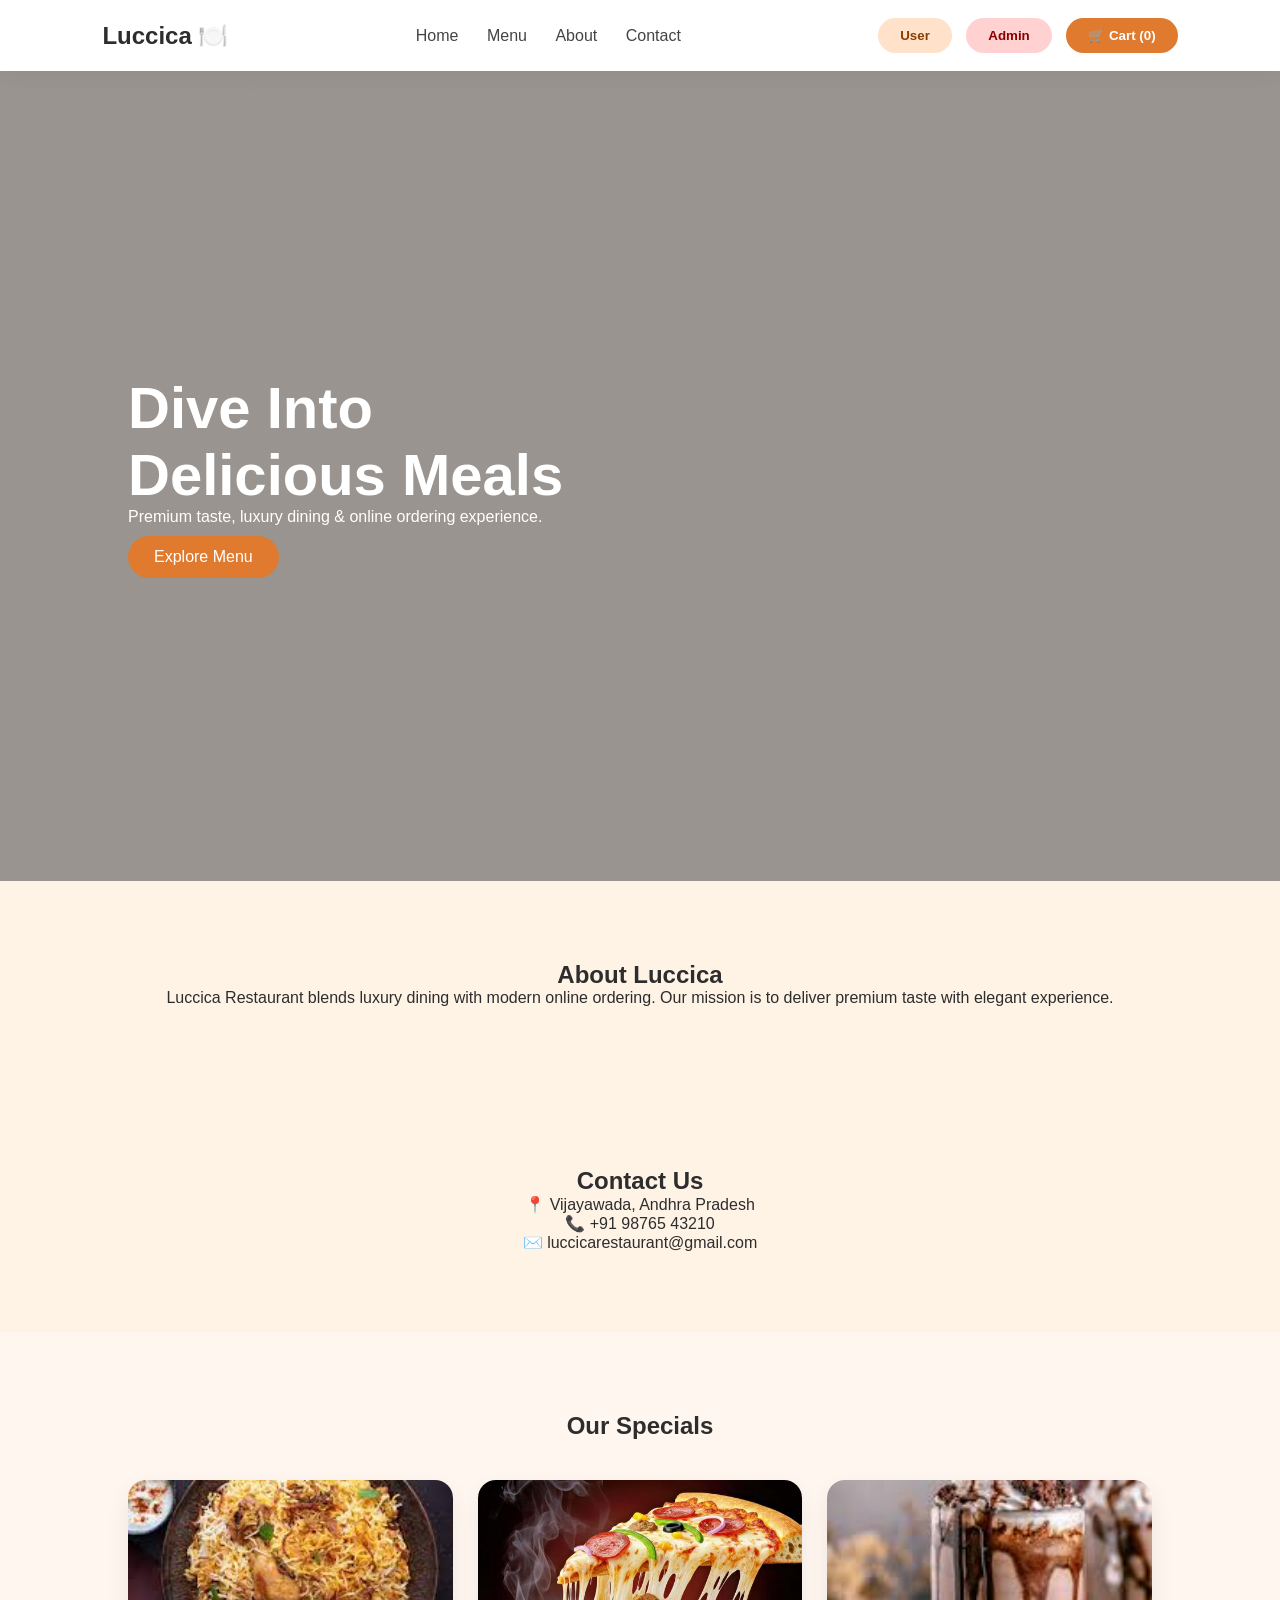
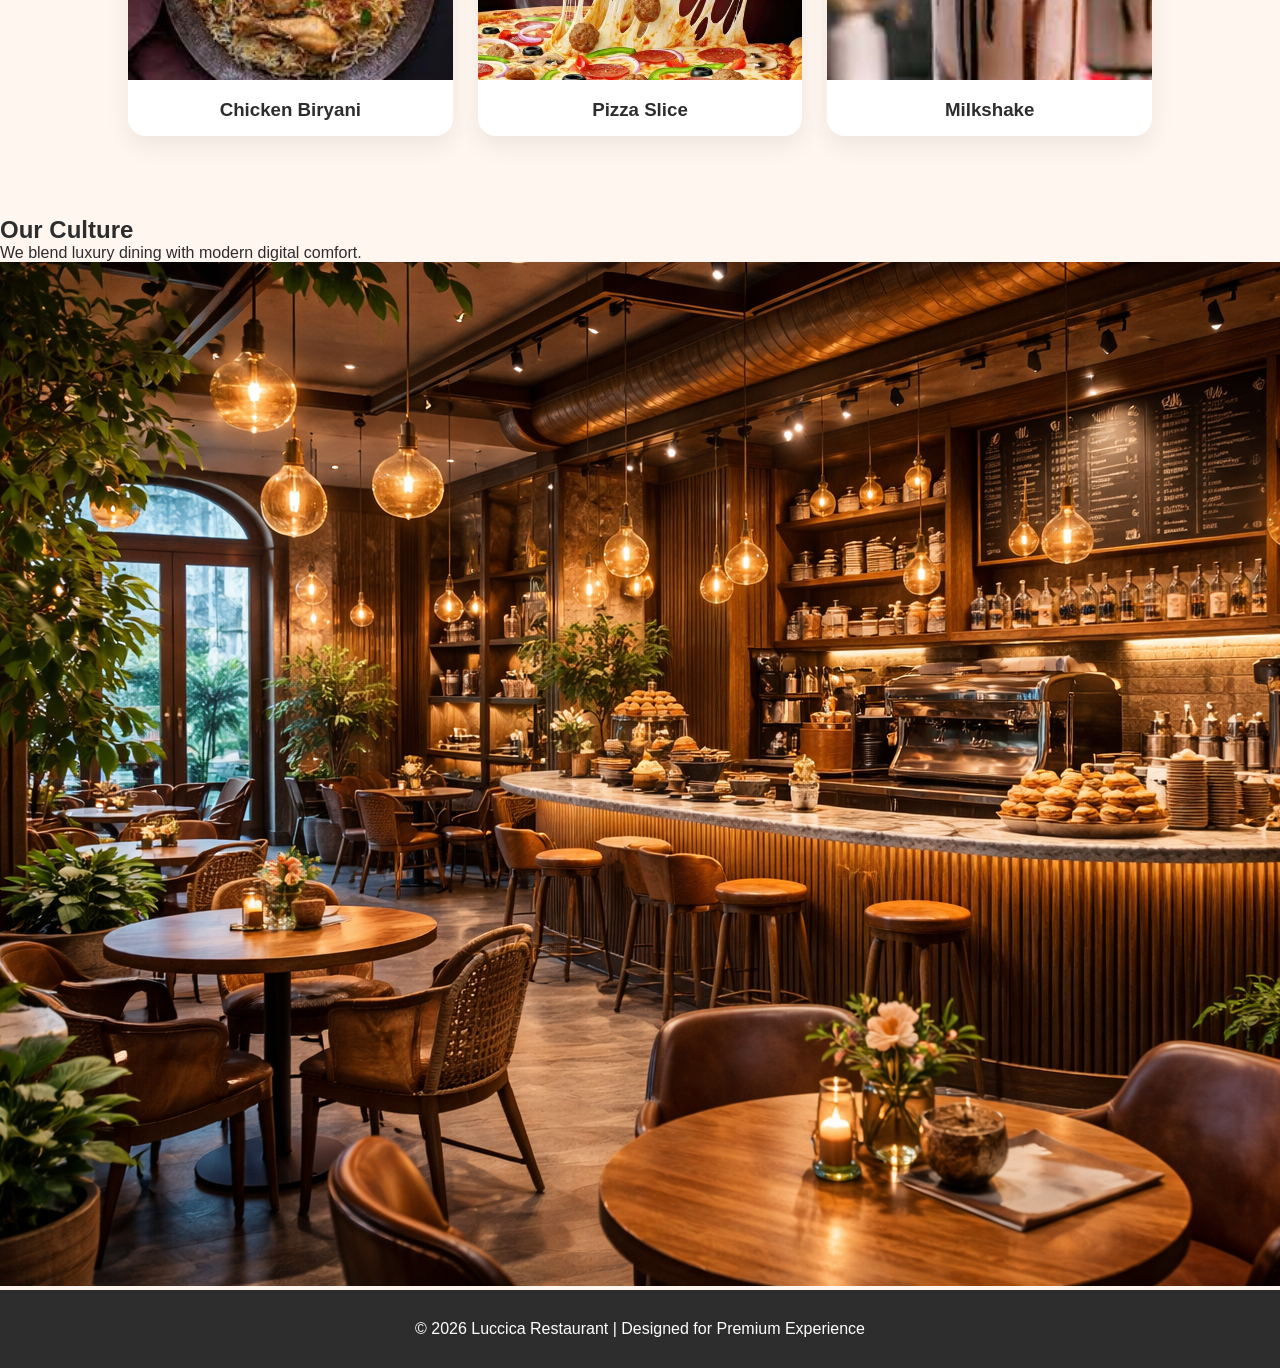
==== index.html @ de9fc1cb "restaurant" ====
<!DOCTYPE html>
<html lang="en">
<head>
  <meta charset="UTF-8" />
  <title>Luccica Restaurant</title>
  <link rel="stylesheet" href="css/style.css" />
  <script defer src="js/app.js"></script>
</head>
<body>

<header class="topbar">
  <div class="logo">Luccica 🍽️</div>

  <nav>
    <a href="index.html">Home</a>
    <a href="menu.html">Menu</a>
    <a href="#about">About</a>
    <a href="#contact">Contact</a>
  </nav>

  <div class="top-actions">
    <button class="btn user-btn" onclick="window.location.href='user-login.html'">User</button>
    <button class="btn admin-btn" onclick="window.location.href='admin-login.html'">Admin</button>
    <button class="btn cart-btn" onclick="openCart()">🛒 Cart (<span id="cartCount">0</span>)</button>
  </div>
</header>


<section class="hero">
  <div class="hero-text">
    <h1>Dive Into Delicious Meals</h1>
    <p>Premium taste, luxury dining & online ordering experience.</p>
    <a href="menu.html" class="main-btn">Explore Menu</a>
  </div>
</section>

<section id="about" class="info-section">
  <h2>About Luccica</h2>
  <p>
    Luccica Restaurant blends luxury dining with modern online ordering.
    Our mission is to deliver premium taste with elegant experience.
  </p>
</section>

<section id="contact" class="info-section">
  <h2>Contact Us</h2>
  <p>📍 Vijayawada, Andhra Pradesh</p>
  <p>📞 +91 98765 43210</p>
  <p>✉️ luccicarestaurant@gmail.com</p>
</section>


<section class="highlight">
  <h2>Our Specials</h2>
  <div class="card-grid">
    <div class="food-card"><img src="assets/food1.jpg"><h3>Chicken Biryani</h3></div>
    <div class="food-card"><img src="assets/food2.jpg"><h3>Pizza Slice</h3></div>
    <div class="food-card"><img src="assets/food3.jpg"><h3>Milkshake</h3></div>
  </div>
</section>

<section class="culture">
  <h2>Our Culture</h2>
  <p>We blend luxury dining with modern digital comfort.</p>
  <img src="assets/culture1.jpg" class="culture-img">
</section>

<footer>
  <p>© 2026 Luccica Restaurant | Designed for Premium Experience</p>
</footer>
<!-- USER POPUP -->
<div id="userPopup" class="popup">
  <div class="popup-box">
    <h2>User Panel</h2>
    <p>Login / Register UI (Frontend)</p>
    <button onclick="closePopup()">Close</button>
  </div>
</div>

<!-- ADMIN POPUP -->
<div id="adminPopup" class="popup">
  <div class="popup-box">
    <h2>Admin Panel</h2>
    <p>Upload menu, manage orders (UI only)</p>
    <button onclick="closePopup()">Close</button>
  </div>
</div>

<!-- CART POPUP -->
<div id="cartPopup" class="popup">
  <div class="popup-box">
    <h2>🛒 Your Cart</h2>
    <ul id="cartItems"></ul>
    <h3 id="cartTotal"></h3>
    <button class="btn cart-btn" onclick="document.getElementById('cartPopup').style.display='none'">
      Close
    </button>
  </div>
</div>
<script src="js/app.js"></script>

</body>
</html>
---- css/style.css ----
* {
  margin: 0;
  padding: 0;
  font-family: "Poppins", sans-serif;
  box-sizing: border-box;
}

body {
  background: #fff7ef;
  color: #2d2d2d;
}

/* ---------- TOP BAR ---------- */
.topbar {
  display: flex;
  justify-content: space-between;
  align-items: center;
  padding: 18px 8%;
  background: #fff;
  position: sticky;
  top: 0;
  box-shadow: 0 4px 20px rgba(0,0,0,0.05);
  z-index: 10;
}

.logo {
  font-size: 24px;
  font-weight: 700;
}

nav a {
  margin: 0 12px;
  text-decoration: none;
  color: #444;
}

nav a.active {
  color: #e07a2f;
}

.top-actions button {
  margin-left: 10px;
}

/* ---------- HERO ---------- */
.hero {
  height: 90vh;
  background: linear-gradient(rgba(0,0,0,.4),rgba(0,0,0,.4)), url("../assets/hero.jpg") center/cover;
  display: flex;
  align-items: center;
  padding-left: 10%;
  color: white;
}

.hero-text h1 {
  font-size: 58px;
  max-width: 500px;
}

.main-btn {
  display: inline-block;
  margin-top: 20px;
  background: #e07a2f;
  padding: 12px 26px;
  color: white;
  border-radius: 30px;
  text-decoration: none;
}

/* ---------- CARDS ---------- */
.highlight {
  padding: 80px 10%;
  text-align: center;
}

.card-grid {
  margin-top: 40px;
  display: grid;
  grid-template-columns: repeat(auto-fit, minmax(220px,1fr));
  gap: 25px;
}

.food-card {
  background: white;
  border-radius: 18px;
  overflow: hidden;
  box-shadow: 0 10px 25px rgba(0,0,0,0.07);
  transition: 0.3s;
}

.food-card:hover {
  transform: translateY(-8px);
}

.food-card img {
  width: 100%;
  height: 200px;
  object-fit: cover;
}

.food-card h3 {
  padding: 15px;
}

/* ---------- MENU ---------- */
.menu-section {
  padding: 80px 10%;
  text-align: center;
}

.menu-tabs button {
  margin: 10px;
  padding: 10px 22px;
  border-radius: 30px;
  border: none;
  background: #ffe2c9;
  cursor: pointer;
}

.menu-grid {
  margin-top: 40px;
  display: grid;
  grid-template-columns: repeat(auto-fit, minmax(240px,1fr));
  gap: 25px;
}

.menu-card {
  background: white;
  border-radius: 20px;
  padding: 15px;
  box-shadow: 0 10px 22px rgba(0,0,0,0.07);
}

/* ---------- FOOTER ---------- */
footer {
  padding: 30px;
  text-align: center;
  background: #2d2d2d;
  color: white;
}

.info-section {
  padding: 80px 10%;
  text-align: center;
  background: #fff3e6;
}

.popup {
  position: fixed;
  top: 0; left: 0;
  width: 100%; height: 100%;
  background: rgba(0,0,0,0.6);
  display: none;
  justify-content: center;
  align-items: center;
  z-index: 999;
}

.popup-box {
  background: white;
  padding: 30px;
  border-radius: 16px;
  width: 320px;
  text-align: center;
}

.popup-box button {
  margin-top: 15px;
  padding: 8px 20px;
  border: none;
  background: #e07a2f;
  color: white;
  border-radius: 20px;
  cursor: pointer;
}

.login-body{
  background:#fff3e6;
  display:flex;
  justify-content:center;
  align-items:center;
  height:100vh;
}

.login-box{
  background:white;
  padding:30px;
  border-radius:20px;
  width:280px;
  text-align:center;
  box-shadow:0 10px 25px rgba(0,0,0,0.2);
}

.login-box input{
  width:90%;
  margin:10px;
  padding:10px;
}

.login-box button{
  padding:10px 20px;
  border:none;
  background:#e07a2f;
  color:white;
  border-radius:20px;
}

.admin-box{
  display:flex;
  justify-content:center;
  gap:10px;
  margin:30px;
}

.btn {
  padding: 10px 22px;
  border-radius: 25px;
  border: none;
  cursor: pointer;
  font-weight: 600;
  transition: 0.3s;
}

.user-btn {
  background: #ffe2c9;
  color: #8a3d00;
}

.admin-btn {
  background: #ffd1d1;
  color: #8a0000;
}

.cart-btn {
  background: #e07a2f;
  color: white;
}

.main-btn {
  background: #e07a2f;
  color: white;
  margin-top: 10px;
}

.btn:hover {
  transform: translateY(-2px);
  box-shadow: 0 8px 18px rgba(0,0,0,0.2);
}

.menu-tabs button {
  padding: 10px 22px;
  border-radius: 30px;
  border: none;
  background: #ffe2c9;
  font-weight: 600;
  cursor: pointer;
}

/* ===== ANIMATIONS & PREMIUM EFFECTS ===== */

html { scroll-behavior: smooth; }

@keyframes fadeUp {
  from { opacity: 0; transform: translateY(40px); }
  to { opacity: 1; transform: translateY(0); }
}

.hero-text, .highlight, .menu-section, .info-section {
  animation: fadeUp 1s ease forwards;
}

.menu-card, .food-card {
  transition: transform 0.4s ease, box-shadow 0.4s ease;
}

.menu-card:hover, .food-card:hover {
  transform: translateY(-10px) scale(1.02);
  box-shadow: 0 20px 35px rgba(0,0,0,0.15);
}

/* Buttons */
.btn, .menu-tabs button {
  transition: all 0.3s ease;
}

.btn:hover, .menu-tabs button:hover {
  background: linear-gradient(135deg, #ff9a3c, #e36414);
  color: white;
  transform: scale(1.07);
}

/* CART POPUP ANIMATION */
.popup {
  animation: fadeBg 0.3s ease;
}

@keyframes fadeBg {
  from { background: rgba(0,0,0,0); }
  to { background: rgba(0,0,0,0.6); }
}

.popup-box {
  animation: popUp 0.4s ease;
}

@keyframes popUp {
  from { transform: scale(0.7); opacity: 0; }
  to { transform: scale(1); opacity: 1; }
}

/* ACTIVE TAB */
.menu-tabs button.active {
  background: linear-gradient(135deg,#ff9a3c,#e36414);
  color: white;
}

/* ===== MENU LAYOUT FIX ===== */

.menu-section {
  padding: 80px 8%;
  text-align: center;
}

.menu-title {
  font-size: 42px;
  margin-bottom: 20px;
}

.menu-tabs {
  display: flex;
  justify-content: center;
  flex-wrap: wrap;
  gap: 12px;
  margin-bottom: 40px;
}

.menu-grid {
  display: grid;
  grid-template-columns: repeat(auto-fit, minmax(220px, 1fr));
  gap: 25px;
}

/* ===== MENU CARDS ===== */

.menu-card {
  background: white;
  border-radius: 18px;
  padding: 18px;
  box-shadow: 0 10px 25px rgba(0,0,0,0.08);
  display: flex;
  flex-direction: column;
  justify-content: space-between;
  animation: fadeUp 0.6s ease;
}

.menu-card h3 {
  margin-bottom: 10px;
}

/* ===== RESPONSIVE FIX ===== */

@media (max-width: 768px) {
  .hero-text h1 { font-size: 38px; }
  .menu-title { font-size: 30px; }
  .topbar { flex-wrap: wrap; gap: 12px; }
  nav { width: 100%; text-align: center; }
}

@media (max-width: 480px) {
  .hero { height: 70vh; padding: 20px; }
  .menu-tabs button { width: 100%; }
}
.rating {
  font-weight: 600;
  color: #e07a2f;
}

.menu-card textarea {
  width: 100%;
  height: 55px;
  margin: 10px 0;
  padding: 8px;
  border-radius: 8px;
}
.rating { color:#e07a2f; font-weight:600; }
.menu-card textarea { width:100%; height:50px; margin:8px 0; }
#cartItems button { margin:0 4px; }
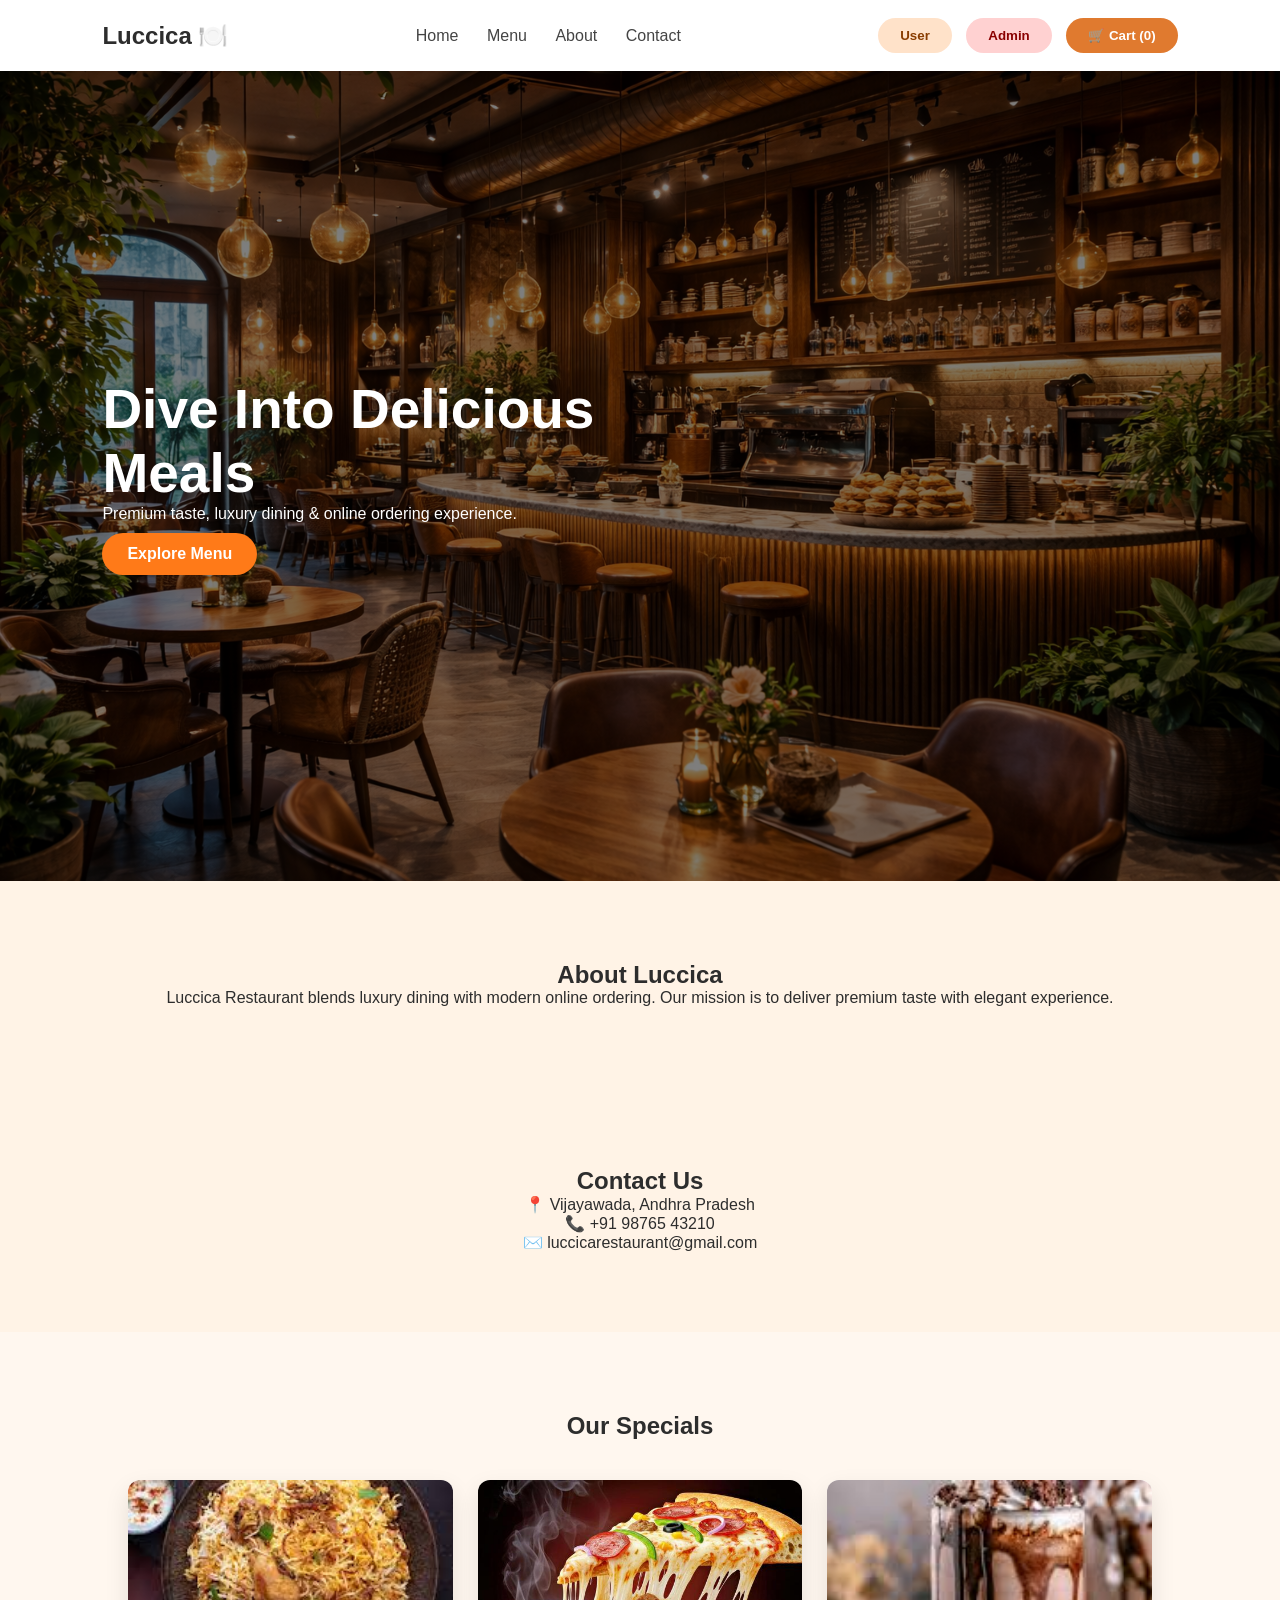
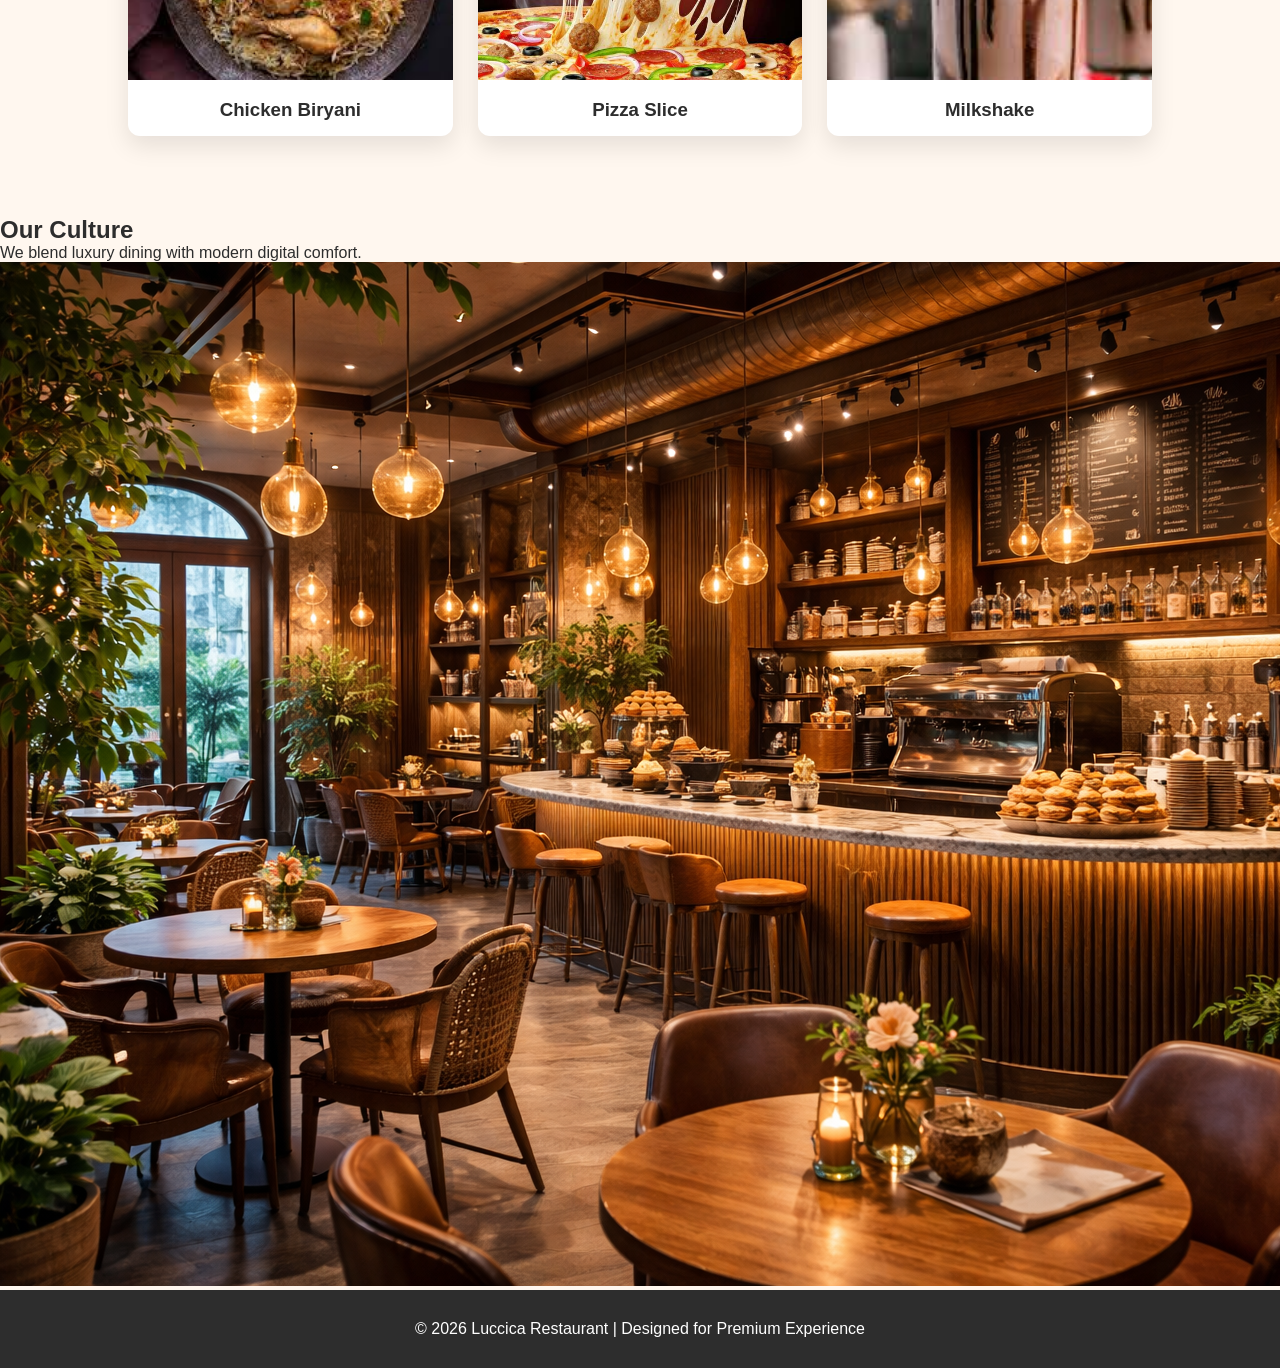
==== commit c5013145: "restaurent" ====
--- a/index.html
+++ b/index.html
@@ -27,6 +27,8 @@
 
 
 <section class="hero">
+  <div class="hero-overlay"></div>
+
   <div class="hero-text">
     <h1>Dive Into Delicious Meals</h1>
     <p>Premium taste, luxury dining & online ordering experience.</p>
--- a/css/style.css
+++ b/css/style.css
@@ -385,3 +385,76 @@
 .rating { color:#e07a2f; font-weight:600; }
 .menu-card textarea { width:100%; height:50px; margin:8px 0; }
 #cartItems button { margin:0 4px; }
+
+/* HERO SECTION */
+
+.hero{
+  height:90vh;
+  background:url('../assets/culture1.jpg') center/cover no-repeat;
+  display:flex;
+  align-items:center;
+  padding-left:8%;
+  position:relative;
+}
+
+.hero-overlay{
+  position:absolute;
+  inset:0;
+  background:rgba(0,0,0,0.5);
+}
+
+.hero-text{
+  position:relative;
+  color:white;
+  max-width:500px;
+}
+
+.hero-text h1{
+  font-size:55px;
+}
+
+.main-btn{
+  background:#ff7a18;
+  padding:12px 25px;
+  border-radius:25px;
+  text-decoration:none;
+  color:white;
+  font-weight:600;
+}
+
+/* FOOD CARD HOVER */
+
+.food-card{
+  background:white;
+  border-radius:12px;
+  overflow:hidden;
+  transition:0.3s;
+  box-shadow:0 10px 25px rgba(0,0,0,0.1);
+}
+
+.food-card:hover{
+  transform:translateY(-10px) scale(1.02);
+}
+
+/* REVIEWS */
+
+.reviews{
+  padding:70px 10%;
+  text-align:center;
+  background:#fafafa;
+}
+
+.review-grid{
+  display:flex;
+  gap:25px;
+  justify-content:center;
+  margin-top:30px;
+}
+
+.review-card{
+  background:white;
+  padding:25px;
+  border-radius:12px;
+  width:250px;
+  box-shadow:0 8px 20px rgba(0,0,0,0.1);
+}
